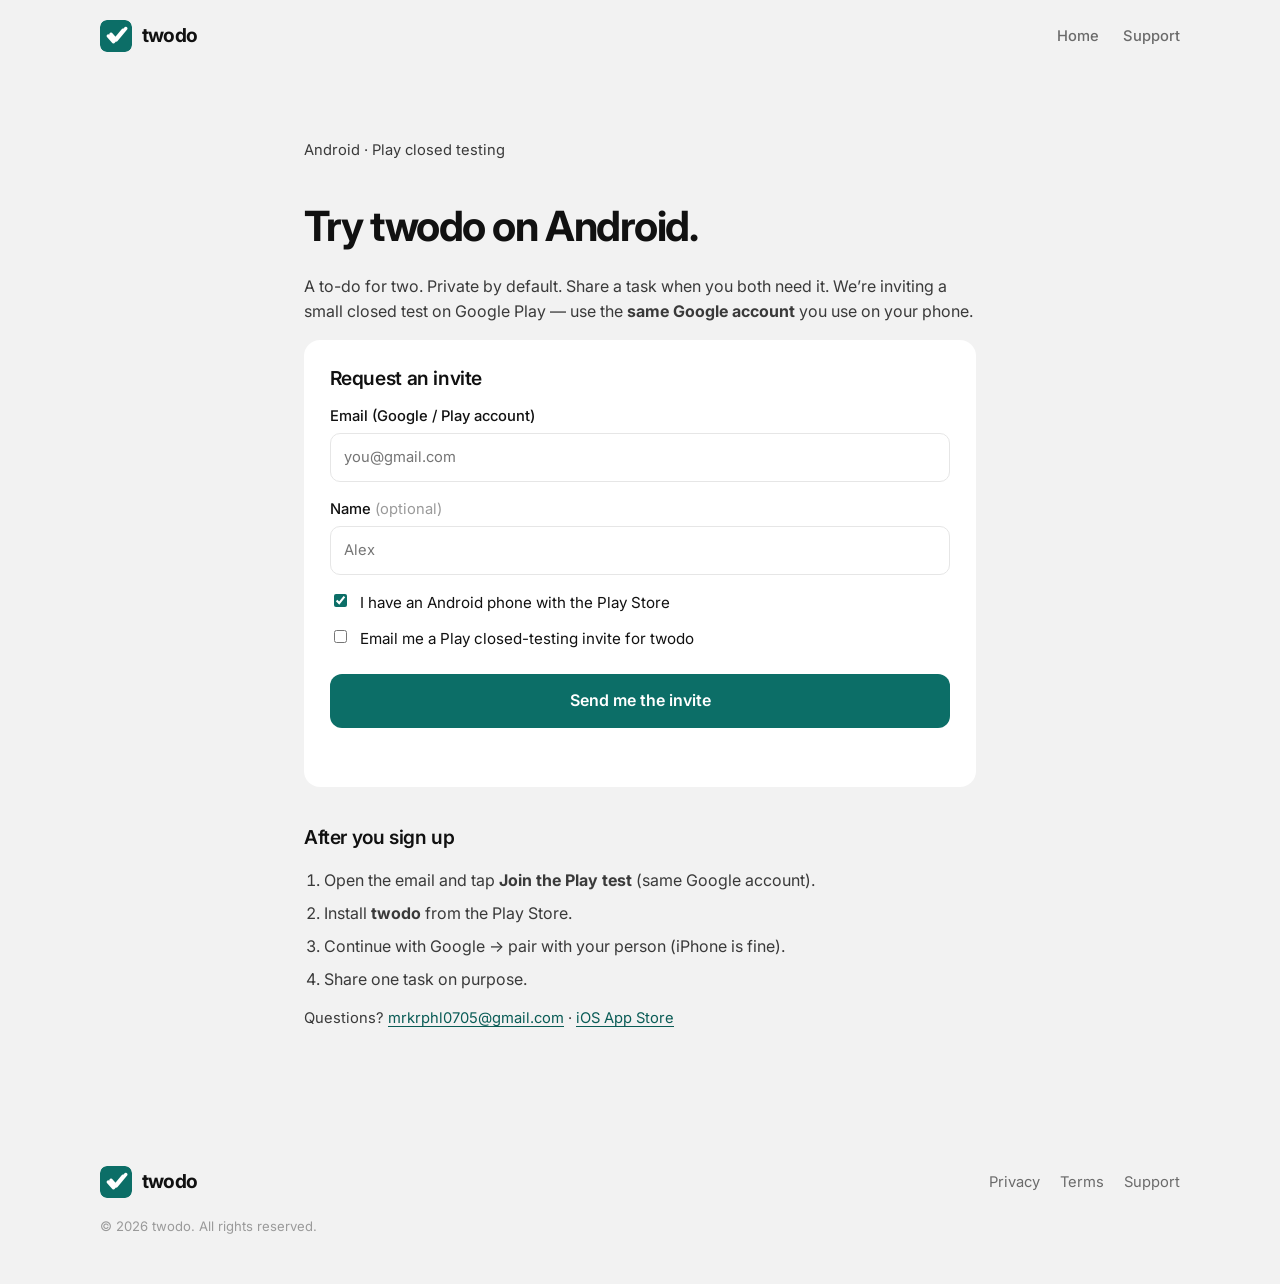
==== android.html @ 5e69d7b7 "Add Android closed-testing signup page for Play invites. Co-authored-by: Cursor <cursoragent@cursor." ====
<!DOCTYPE html>
<html lang="en">
  <head>
    <meta charset="utf-8" />
    <meta name="viewport" content="width=device-width, initial-scale=1" />
    <title>Android closed test — twodo</title>
    <meta
      name="description"
      content="Join the twodo Android closed test. Private tasks. Share on purpose. Pair with one person."
    />
    <meta name="theme-color" content="#F2F2F2" />
    <link rel="icon" href="favicon.png" type="image/png" />
    <link rel="icon" href="favicon.svg" type="image/svg+xml" />
    <link rel="apple-touch-icon" href="apple-touch-icon.png" />
    <meta property="og:title" content="Android closed test — twodo" />
    <meta
      property="og:description"
      content="Join the twodo Android closed test. Private tasks. Share on purpose."
    />
    <meta property="og:image" content="https://mrkrphl.github.io/tether-site/og.png" />
    <meta property="og:url" content="https://mrkrphl.github.io/tether-site/android.html" />
    <meta property="og:type" content="website" />
    <meta property="og:site_name" content="twodo" />
    <meta name="twitter:card" content="summary_large_image" />
    <meta name="twitter:title" content="Android closed test — twodo" />
    <meta name="twitter:image" content="https://mrkrphl.github.io/tether-site/og.png" />
    <link rel="stylesheet" href="styles.css" />
  </head>
  <body>
    <header class="site-header">
      <div class="container">
        <a class="brand" href="index.html">
          <img class="brand-mark" src="icon.png" width="32" height="32" alt="" />
          twodo
        </a>
        <nav class="site-nav" aria-label="Primary">
          <a href="index.html">Home</a>
          <a href="support.html">Support</a>
        </nav>
      </div>
    </header>

    <main class="legal-page">
      <div class="container">
        <p class="legal-meta">Android · Play closed testing</p>
        <h1>Try twodo on Android.</h1>
        <p>
          A to-do for two. Private by default. Share a task when you both need it. We’re inviting a small closed test
          on Google Play — use the <strong>same Google account</strong> you use on your phone.
        </p>

        <div class="support-card join-card" id="join">
          <h2>Request an invite</h2>
          <form id="play-signup" novalidate>
            <label class="field">
              <span>Email (Google / Play account)</span>
              <input type="email" name="email" autocomplete="email" required placeholder="you@gmail.com" />
            </label>
            <label class="field">
              <span>Name <span class="optional">(optional)</span></span>
              <input type="text" name="name" autocomplete="name" placeholder="Alex" maxlength="80" />
            </label>
            <label class="check">
              <input type="checkbox" name="android" checked required />
              <span>I have an Android phone with the Play Store</span>
            </label>
            <label class="check">
              <input type="checkbox" name="consent" required />
              <span>Email me a Play closed-testing invite for twodo</span>
            </label>
            <!-- honeypot -->
            <label class="hp" aria-hidden="true">
              <span>Website</span>
              <input type="text" name="website" tabindex="-1" autocomplete="off" />
            </label>
            <button type="submit" class="join-submit" id="submit-btn">Send me the invite</button>
            <p class="form-status" id="form-status" role="status" aria-live="polite"></p>
          </form>
        </div>

        <h2>After you sign up</h2>
        <ol class="join-steps">
          <li>Open the email and tap <strong>Join the Play test</strong> (same Google account).</li>
          <li>Install <strong>twodo</strong> from the Play Store.</li>
          <li>Continue with Google → pair with your person (iPhone is fine).</li>
          <li>Share one task on purpose.</li>
        </ol>

        <p class="legal-meta">
          Questions? <a href="mailto:mrkrphl0705@gmail.com">mrkrphl0705@gmail.com</a> ·
          <a href="https://apps.apple.com/us/app/twodo-shared-to-do/id6788044559">iOS App Store</a>
        </p>
      </div>
    </main>

    <footer class="site-footer">
      <div class="container footer-grid">
        <a class="brand" href="index.html">
          <img class="brand-mark" src="icon.png" width="32" height="32" alt="" />
          twodo
        </a>
        <div class="footer-links">
          <a href="privacy.html">Privacy</a>
          <a href="terms.html">Terms</a>
          <a href="support.html">Support</a>
        </div>
      </div>
      <div class="container">
        <p class="footer-copy">&copy; 2026 twodo. All rights reserved.</p>
      </div>
    </footer>

    <script>
      // Set after Worker deploy, e.g. https://twodo-play-testers.YOUR_SUBDOMAIN.workers.dev
      window.TWODO_PLAY_API = window.TWODO_PLAY_API || 'https://twodo-play-testers.sked-paeng.workers.dev';

      (function () {
        var form = document.getElementById('play-signup');
        var statusEl = document.getElementById('form-status');
        var btn = document.getElementById('submit-btn');
        if (!form) return;

        form.addEventListener('submit', function (e) {
          e.preventDefault();
          statusEl.textContent = '';
          statusEl.className = 'form-status';

          var fd = new FormData(form);
          var payload = {
            email: String(fd.get('email') || '').trim(),
            name: String(fd.get('name') || '').trim(),
            android: fd.get('android') === 'on',
            consent: fd.get('consent') === 'on',
            website: String(fd.get('website') || ''),
          };

          if (!payload.email) {
            statusEl.textContent = 'Enter your Google / Play email.';
            statusEl.className = 'form-status err';
            return;
          }

          btn.disabled = true;
          btn.textContent = 'Sending…';

          fetch(window.TWODO_PLAY_API.replace(/\/$/, '') + '/signup', {
            method: 'POST',
            headers: { 'Content-Type': 'application/json' },
            body: JSON.stringify(payload),
          })
            .then(function (res) {
              return res.json().then(function (data) {
                return { res: res, data: data };
              });
            })
            .then(function (_ref) {
              var data = _ref.data;
              if (data && data.ok) {
                statusEl.className = 'form-status ok';
                statusEl.innerHTML =
                  (data.message || 'Check your email.') +
                  (data.playOptInUrl
                    ? ' <a href="' + data.playOptInUrl + '">Open Play opt-in</a>.'
                    : '');
                form.reset();
                form.querySelector('[name=android]').checked = true;
              } else {
                statusEl.className = 'form-status err';
                statusEl.textContent = (data && data.error) || 'Something went wrong. Try again.';
              }
            })
            .catch(function () {
              statusEl.className = 'form-status err';
              statusEl.textContent = 'Network error. Try again in a moment.';
            })
            .finally(function () {
              btn.disabled = false;
              btn.textContent = 'Send me the invite';
            });
        });
      })();
    </script>
  </body>
</html>
---- styles.css ----
@import url("https://fonts.googleapis.com/css2?family=Inter:wght@400;500;600;700&display=swap");

:root {
  --bg: #f2f2f2;
  --card: #ffffff;
  --ink: #111111;
  --muted: #6b6b6b;
  --faint: #9a9a9a;
  --line: #e6e6e6;
  --teal: #0c6e67;
  --teal-pressed: #0a5c56;
  --teal-soft: #e4f3f1;
  --alex: #3b7bff;
  --sam: #f07a2a;
  --lock: #b8b8b8;
  --phone: #1a1a1a;
  --max: 1080px;
  --legal: 42rem;
}

*,
*::before,
*::after {
  box-sizing: border-box;
}

html {
  scroll-behavior: smooth;
}

body {
  margin: 0;
  font-family: Inter, -apple-system, BlinkMacSystemFont, "Segoe UI", sans-serif;
  font-size: 16px;
  line-height: 1.55;
  color: var(--ink);
  background: var(--bg);
  -webkit-font-smoothing: antialiased;
}

a {
  color: var(--teal-pressed);
  text-decoration-thickness: 1px;
  text-underline-offset: 3px;
}

a:hover {
  color: var(--teal);
}

img {
  max-width: 100%;
  height: auto;
}

.container {
  width: min(100% - 2.5rem, var(--max));
  margin-inline: auto;
}

.legal-page .container {
  width: min(100% - 2.5rem, var(--legal));
}

.site-header {
  position: sticky;
  top: 0;
  z-index: 20;
  background: rgb(242 242 242 / 0.88);
  backdrop-filter: blur(16px);
}

.site-header .container {
  display: flex;
  align-items: center;
  justify-content: space-between;
  gap: 1rem;
  min-height: 72px;
}

.brand {
  display: inline-flex;
  align-items: center;
  gap: 0.6rem;
  color: var(--ink);
  text-decoration: none;
  font-size: 1.2rem;
  font-weight: 700;
  letter-spacing: -0.03em;
}

.brand:hover {
  color: var(--ink);
}

.brand-mark {
  width: 32px;
  height: 32px;
  display: block;
  flex-shrink: 0;
  border-radius: 7px;
}

.site-nav {
  display: flex;
  align-items: center;
  gap: 1.5rem;
  flex-wrap: wrap;
  justify-content: flex-end;
}

.site-nav a {
  color: var(--muted);
  text-decoration: none;
  font-size: 0.92rem;
  font-weight: 500;
}

.site-nav a:hover {
  color: var(--ink);
}

.hero {
  padding: 4.5rem 0 3rem;
  text-align: center;
}

.hero h1 {
  font-size: clamp(2.4rem, 6vw, 3.75rem);
  font-weight: 700;
  line-height: 1.08;
  letter-spacing: -0.04em;
  margin: 0 0 0.85rem;
}

.promo {
  margin: 0 auto 2.75rem;
  max-width: 28rem;
  color: var(--muted);
  font-size: 1.1rem;
  font-weight: 400;
  line-height: 1.45;
}

.phones {
  display: flex;
  justify-content: center;
  align-items: flex-start;
  gap: 2.5rem;
  flex-wrap: wrap;
}

.lead {
  margin: 2.75rem auto 0;
  max-width: 36rem;
  color: var(--muted);
  font-size: 1.05rem;
}

.hero-actions {
  margin-top: 1.5rem;
  display: flex;
  justify-content: center;
  gap: 1.25rem;
  flex-wrap: wrap;
}

.hero-actions a {
  font-weight: 500;
  text-decoration: none;
}

.hero-actions a:hover {
  text-decoration: underline;
}

.phone {
  width: 280px;
  background: var(--phone);
  border-radius: 36px;
  padding: 10px;
  box-shadow: 0 24px 60px rgb(17 17 17 / 0.12);
}

.phone-screen {
  background: var(--card);
  border-radius: 28px;
  overflow: hidden;
  min-height: 520px;
  display: flex;
  flex-direction: column;
  position: relative;
}

.island {
  width: 82px;
  height: 22px;
  background: var(--phone);
  border-radius: 999px;
  margin: 10px auto 4px;
}

.phone-body {
  padding: 8px 18px 0;
  flex: 1;
}

.phone-title-row {
  display: flex;
  align-items: center;
  justify-content: space-between;
  margin-bottom: 14px;
}

.phone-title {
  font-size: 1.7rem;
  font-weight: 700;
  letter-spacing: -0.03em;
  margin: 0;
}

.plus {
  width: 28px;
  height: 28px;
  color: var(--teal);
  display: grid;
  place-items: center;
}

.plus svg {
  width: 22px;
  height: 22px;
}

.task {
  display: flex;
  align-items: center;
  gap: 12px;
  padding: 13px 0;
  border-bottom: 1px solid var(--line);
  text-align: left;
}

.radio {
  width: 18px;
  height: 18px;
  border: 1.5px solid #cfcfcf;
  border-radius: 50%;
  flex-shrink: 0;
}

.radio.done {
  border-color: var(--teal);
  background: var(--teal);
  box-shadow: inset 0 0 0 3px var(--card);
}

.task-label {
  flex: 1;
  font-size: 0.92rem;
  font-weight: 500;
  color: var(--ink);
}

.task.done .task-label {
  color: var(--faint);
  text-decoration: line-through;
}

.task-meta {
  display: flex;
  align-items: center;
  flex-shrink: 0;
}

.lock {
  width: 14px;
  height: 14px;
  color: var(--lock);
}

.avatars {
  display: flex;
}

.avatars .who + .who {
  margin-left: -5px;
}

.who {
  width: 18px;
  height: 18px;
  border-radius: 50%;
  color: #fff;
  font-size: 9px;
  font-weight: 700;
  display: grid;
  place-items: center;
  border: 1.5px solid var(--card);
}

.who.alex {
  background: var(--alex);
}

.who.sam {
  background: var(--sam);
}

.who.lg {
  width: 44px;
  height: 44px;
  font-size: 1.05rem;
  border: 0;
}

.tabbar {
  margin-top: auto;
  display: grid;
  grid-template-columns: repeat(3, 1fr);
  padding: 10px 8px 16px;
  border-top: 1px solid var(--line);
  background: var(--card);
}

.tab {
  display: flex;
  flex-direction: column;
  align-items: center;
  gap: 3px;
  color: var(--faint);
  font-size: 10px;
  font-weight: 500;
}

.tab.active {
  color: var(--teal);
}

.tab svg {
  width: 20px;
  height: 20px;
}

.me-profile {
  display: flex;
  flex-direction: column;
  align-items: flex-start;
  gap: 8px;
  padding: 8px 0 20px;
}

.me-name {
  font-size: 1.15rem;
  font-weight: 700;
  letter-spacing: -0.02em;
}

.me-sub {
  color: var(--muted);
  font-size: 0.85rem;
  margin-top: -4px;
}

.me-block {
  padding: 16px 0;
  border-top: 1px solid var(--line);
  text-align: left;
}

.me-label {
  font-size: 0.72rem;
  font-weight: 600;
  color: var(--faint);
  margin-bottom: 10px;
}

.me-row {
  display: flex;
  align-items: center;
  justify-content: space-between;
  gap: 12px;
  padding: 6px 0;
  font-size: 0.92rem;
  font-weight: 500;
}

.me-row span {
  color: var(--muted);
  font-weight: 400;
}

.toggle {
  width: 36px;
  height: 22px;
  border-radius: 999px;
  background: var(--teal);
  position: relative;
}

.toggle::after {
  content: "";
  position: absolute;
  top: 2px;
  right: 2px;
  width: 18px;
  height: 18px;
  border-radius: 50%;
  background: #fff;
}

.privacy-note {
  background: #f7f7f7;
  border-radius: 12px;
  padding: 14px 16px;
  color: var(--muted);
  font-size: 0.82rem;
  line-height: 1.45;
  text-align: center;
}

.partner-row {
  display: flex;
  align-items: center;
  gap: 10px;
  font-weight: 600;
}

.chev {
  margin-left: auto;
  color: var(--faint);
  font-size: 1.1rem;
  font-weight: 400;
}

.request {
  background: #f7f7f7;
  border-radius: 14px;
  padding: 14px;
  text-align: left;
  margin-bottom: 8px;
}

.request-top {
  display: flex;
  gap: 10px;
  align-items: flex-start;
}

.request p {
  margin: 0;
  font-size: 0.82rem;
  line-height: 1.4;
  color: var(--ink);
}

.request-actions {
  display: flex;
  justify-content: flex-end;
  gap: 16px;
  margin-top: 12px;
  font-size: 0.85rem;
  font-weight: 600;
}

.request-actions .dim {
  color: var(--faint);
}

.request-actions .go {
  color: var(--teal);
}

.section {
  padding: 4.5rem 0 2rem;
}

.section h2 {
  font-size: clamp(1.8rem, 4vw, 2.4rem);
  font-weight: 700;
  letter-spacing: -0.035em;
  line-height: 1.15;
  margin: 0 0 0.75rem;
}

.section-intro {
  color: var(--muted);
  max-width: 34rem;
  margin: 0 0 2.5rem;
}

.section-intro.tight {
  margin-bottom: 0;
}

.feature-list {
  display: grid;
  grid-template-columns: repeat(2, 1fr);
  gap: 2rem 3rem;
  max-width: 46rem;
}

.feature h3 {
  margin: 0 0 0.4rem;
  font-size: 1.05rem;
  font-weight: 600;
  letter-spacing: -0.02em;
}

.feature p {
  margin: 0;
  color: var(--muted);
  font-size: 0.98rem;
}

.ask-grid {
  display: grid;
  grid-template-columns: 1fr auto;
  gap: 3.5rem;
  align-items: center;
}

.not-this {
  padding: 1rem 0 4.5rem;
  color: var(--faint);
  font-size: 0.95rem;
}

.legal-page {
  padding: 3.25rem 0 4.5rem;
}

.legal-page h1 {
  font-size: clamp(2rem, 4vw, 2.6rem);
  font-weight: 700;
  letter-spacing: -0.035em;
  margin: 0 0 0.5rem;
}

.legal-meta {
  color: var(--muted);
  font-size: 0.92rem;
  margin-bottom: 2rem;
}

.legal-page h2 {
  font-size: 1.2rem;
  font-weight: 600;
  letter-spacing: -0.02em;
  margin: 2.25rem 0 0.7rem;
}

.legal-page h3 {
  font-size: 1.02rem;
  font-weight: 600;
  margin: 1.75rem 0 0.45rem;
}

.legal-page p,
.legal-page li {
  color: #3a3a3a;
}

.legal-page ul {
  padding-left: 1.2rem;
}

.support-card {
  background: var(--card);
  border-radius: 16px;
  padding: 1.5rem 1.6rem;
  margin-bottom: 2.25rem;
}

.support-card h2 {
  margin-top: 0;
}

.site-footer {
  padding: 2rem 0 3rem;
}

.footer-grid {
  display: flex;
  justify-content: space-between;
  gap: 1.5rem;
  flex-wrap: wrap;
  align-items: center;
}

.footer-links {
  display: flex;
  gap: 1.25rem;
  flex-wrap: wrap;
}

.footer-links a {
  color: var(--muted);
  text-decoration: none;
  font-size: 0.92rem;
}

.footer-links a:hover {
  color: var(--ink);
}

.footer-copy {
  color: var(--faint);
  font-size: 0.82rem;
  margin: 1.1rem 0 0;
}

@media (max-width: 800px) {
  .ask-grid,
  .feature-list {
    grid-template-columns: 1fr;
  }

  .hero {
    padding-top: 2.75rem;
  }
}

@media (max-width: 520px) {
  .site-nav {
    gap: 1rem;
  }

  .phone {
    width: min(280px, 100%);
  }
}

/* Android closed-test signup */
.join-card h2 {
  margin-top: 0;
}

.field {
  display: flex;
  flex-direction: column;
  gap: 0.35rem;
  margin-bottom: 1rem;
  font-size: 0.92rem;
  font-weight: 500;
  color: var(--ink);
}

.field input {
  font: inherit;
  font-weight: 400;
  padding: 0.75rem 0.85rem;
  border: 1px solid var(--line);
  border-radius: 10px;
  background: var(--card);
  color: var(--ink);
}

.field input:focus {
  outline: 2px solid var(--teal);
  outline-offset: 1px;
}

.optional {
  color: var(--faint);
  font-weight: 400;
}

.check {
  display: flex;
  align-items: flex-start;
  gap: 0.65rem;
  margin: 0.75rem 0;
  font-size: 0.95rem;
  color: var(--ink);
  cursor: pointer;
}

.check input {
  margin-top: 0.2rem;
  accent-color: var(--teal);
}

.hp {
  position: absolute;
  left: -9999px;
  opacity: 0;
  height: 0;
  overflow: hidden;
}

.join-submit {
  margin-top: 0.75rem;
  width: 100%;
  border: none;
  border-radius: 12px;
  padding: 0.9rem 1.1rem;
  background: var(--teal);
  color: #fff;
  font: inherit;
  font-weight: 600;
  cursor: pointer;
}

.join-submit:hover {
  background: var(--teal-pressed);
}

.join-submit:disabled {
  opacity: 0.65;
  cursor: wait;
}

.form-status {
  margin: 0.85rem 0 0;
  font-size: 0.95rem;
  min-height: 1.4em;
}

.form-status.ok {
  color: var(--teal-pressed);
}

.form-status.err {
  color: #b42318;
}

.join-steps {
  padding-left: 1.25rem;
  color: var(--muted);
}

.join-steps li {
  margin-bottom: 0.5rem;
}
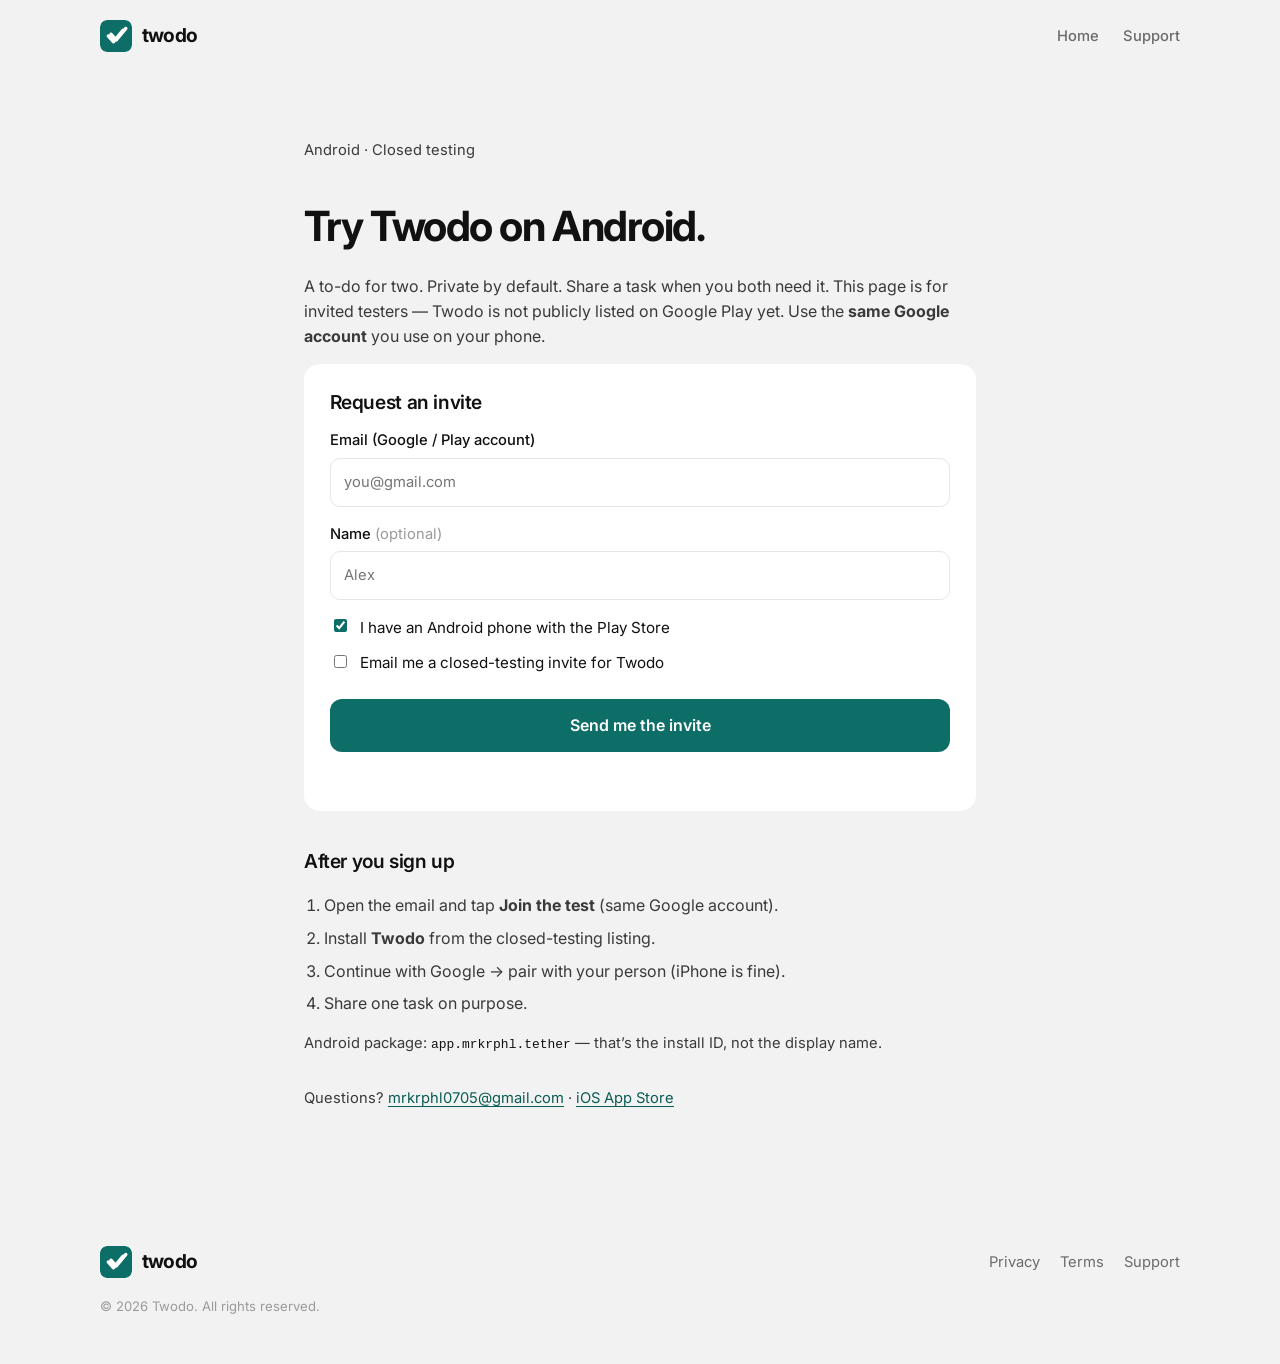
==== commit 81030646: "Use Twodo display name and ship the Android closed-test page. Keep github.io /tether-site/ paths and" ====
--- a/android.html
+++ b/android.html
@@ -3,26 +3,26 @@
   <head>
     <meta charset="utf-8" />
     <meta name="viewport" content="width=device-width, initial-scale=1" />
-    <title>Android closed test — twodo</title>
+    <title>Android closed test — Twodo</title>
     <meta
       name="description"
-      content="Join the twodo Android closed test. Private tasks. Share on purpose. Pair with one person."
+      content="Join the Twodo Android closed test. Private tasks. Share on purpose. Pair with one person."
     />
     <meta name="theme-color" content="#F2F2F2" />
     <link rel="icon" href="favicon.png" type="image/png" />
     <link rel="icon" href="favicon.svg" type="image/svg+xml" />
     <link rel="apple-touch-icon" href="apple-touch-icon.png" />
-    <meta property="og:title" content="Android closed test — twodo" />
+    <meta property="og:title" content="Android closed test — Twodo" />
     <meta
       property="og:description"
-      content="Join the twodo Android closed test. Private tasks. Share on purpose."
+      content="Join the Twodo Android closed test. Private tasks. Share on purpose."
     />
     <meta property="og:image" content="https://mrkrphl.github.io/tether-site/og.png" />
     <meta property="og:url" content="https://mrkrphl.github.io/tether-site/android.html" />
     <meta property="og:type" content="website" />
-    <meta property="og:site_name" content="twodo" />
+    <meta property="og:site_name" content="Twodo" />
     <meta name="twitter:card" content="summary_large_image" />
-    <meta name="twitter:title" content="Android closed test — twodo" />
+    <meta name="twitter:title" content="Android closed test — Twodo" />
     <meta name="twitter:image" content="https://mrkrphl.github.io/tether-site/og.png" />
     <link rel="stylesheet" href="styles.css" />
   </head>
@@ -42,11 +42,12 @@
 
     <main class="legal-page">
       <div class="container">
-        <p class="legal-meta">Android · Play closed testing</p>
-        <h1>Try twodo on Android.</h1>
+        <p class="legal-meta">Android · Closed testing</p>
+        <h1>Try Twodo on Android.</h1>
         <p>
-          A to-do for two. Private by default. Share a task when you both need it. We’re inviting a small closed test
-          on Google Play — use the <strong>same Google account</strong> you use on your phone.
+          A to-do for two. Private by default. Share a task when you both need it. This page is for invited testers —
+          Twodo is not publicly listed on Google Play yet. Use the <strong>same Google account</strong> you use on your
+          phone.
         </p>
 
         <div class="support-card join-card" id="join">
@@ -66,7 +67,7 @@
             </label>
             <label class="check">
               <input type="checkbox" name="consent" required />
-              <span>Email me a Play closed-testing invite for twodo</span>
+              <span>Email me a closed-testing invite for Twodo</span>
             </label>
             <!-- honeypot -->
             <label class="hp" aria-hidden="true">
@@ -80,11 +81,15 @@
 
         <h2>After you sign up</h2>
         <ol class="join-steps">
-          <li>Open the email and tap <strong>Join the Play test</strong> (same Google account).</li>
-          <li>Install <strong>twodo</strong> from the Play Store.</li>
+          <li>Open the email and tap <strong>Join the test</strong> (same Google account).</li>
+          <li>Install <strong>Twodo</strong> from the closed-testing listing.</li>
           <li>Continue with Google → pair with your person (iPhone is fine).</li>
           <li>Share one task on purpose.</li>
         </ol>
+
+        <p class="legal-meta package-note">
+          Android package: <code>app.mrkrphl.tether</code> — that’s the install ID, not the display name.
+        </p>
 
         <p class="legal-meta">
           Questions? <a href="mailto:mrkrphl0705@gmail.com">mrkrphl0705@gmail.com</a> ·
@@ -106,7 +111,7 @@
         </div>
       </div>
       <div class="container">
-        <p class="footer-copy">&copy; 2026 twodo. All rights reserved.</p>
+        <p class="footer-copy">&copy; 2026 Twodo. All rights reserved.</p>
       </div>
     </footer>
 
@@ -160,7 +165,7 @@
                 statusEl.innerHTML =
                   (data.message || 'Check your email.') +
                   (data.playOptInUrl
-                    ? ' <a href="' + data.playOptInUrl + '">Open Play opt-in</a>.'
+                    ? ' <a href="' + data.playOptInUrl + '">Open the closed-test opt-in</a>.'
                     : '');
                 form.reset();
                 form.querySelector('[name=android]').checked = true;
--- a/styles.css
+++ b/styles.css
@@ -733,3 +733,8 @@
 .join-steps li {
   margin-bottom: 0.5rem;
 }
+
+.package-note code {
+  font-size: 0.88em;
+  color: var(--ink);
+}
